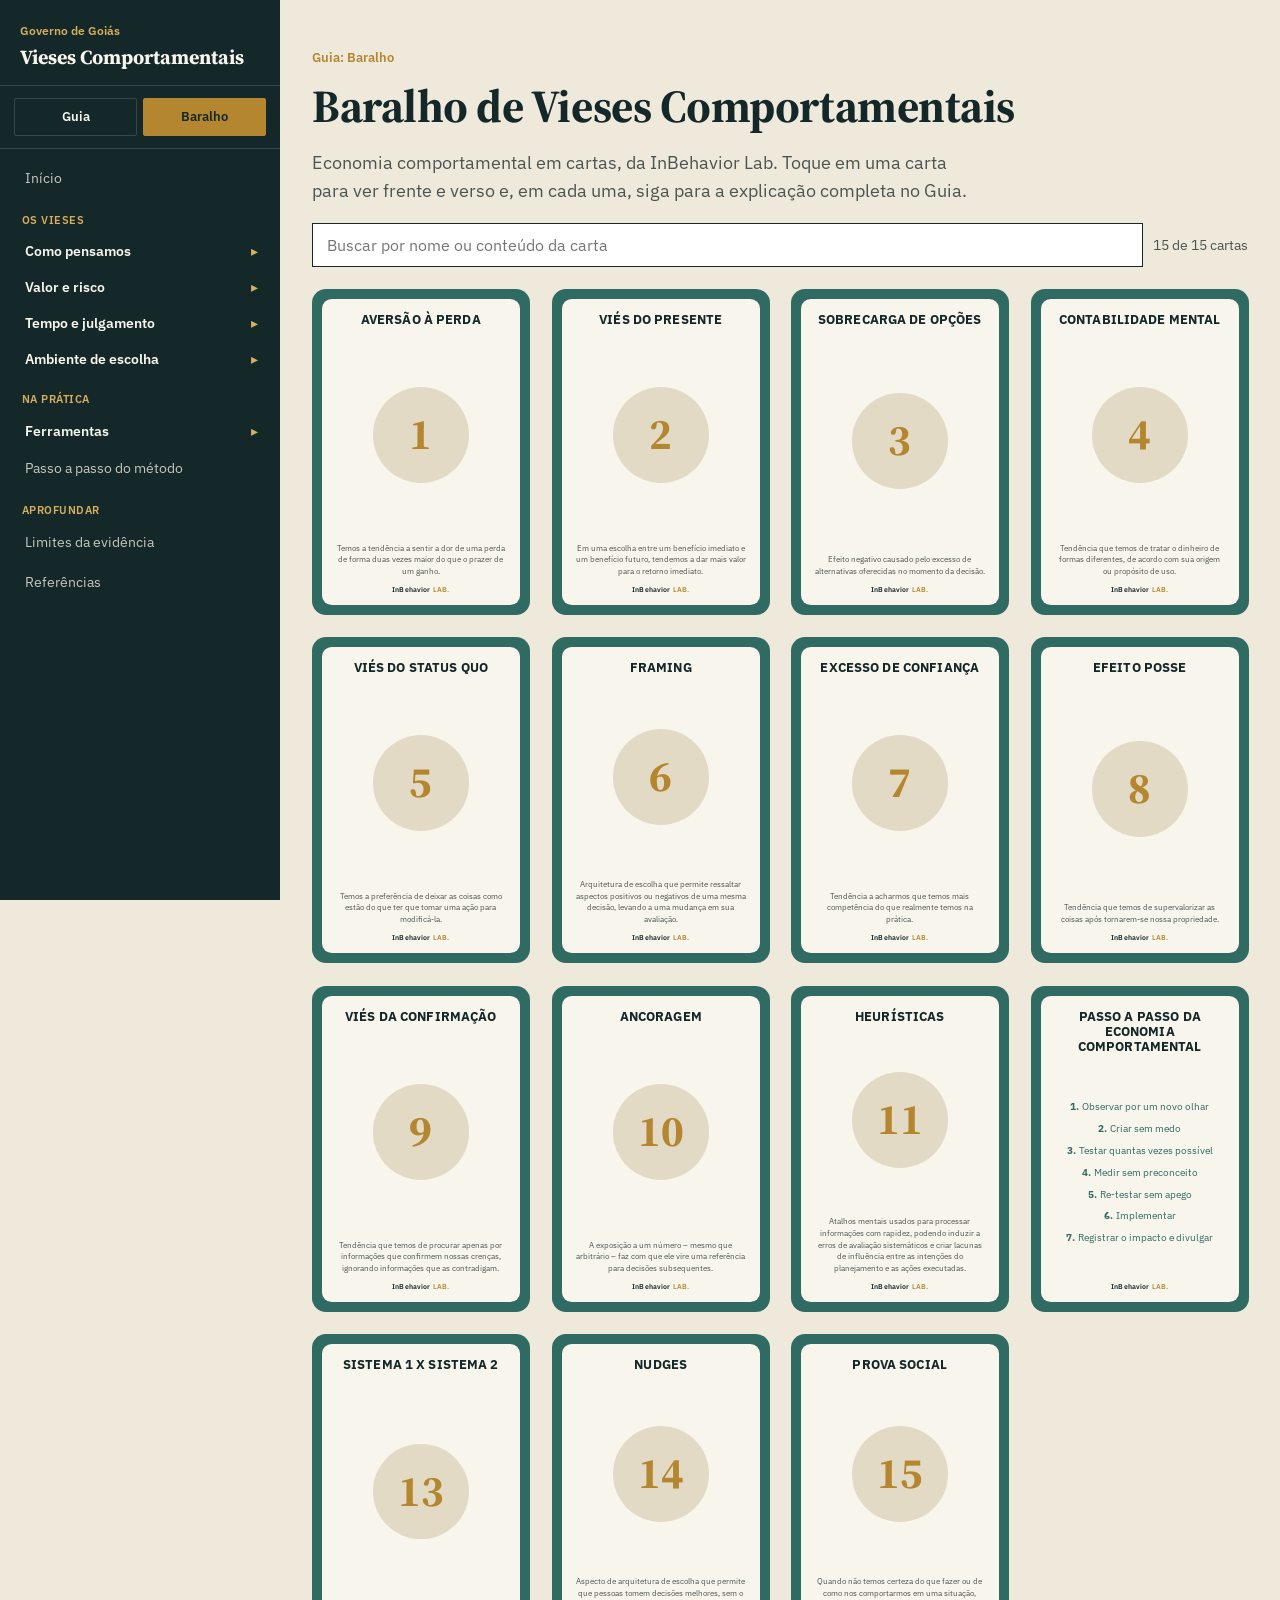
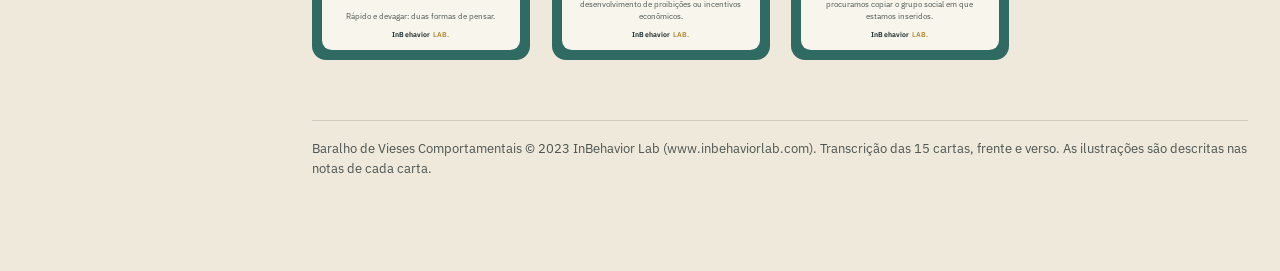
==== baralho.html @ f20ec247 "Site Vieses Comportamentais: guia com barra lateral e guia do baralho Co-Authored-By: Claude Sonnet " ====
<!DOCTYPE html>
<html lang="pt-BR">
<head>
<meta charset="utf-8">
<meta name="viewport" content="width=device-width, initial-scale=1">
<title>Baralho · Vieses Comportamentais</title>
<meta name="description" content="As 15 cartas do Baralho de Vieses Comportamentais, frente e verso, com busca.">
<link rel="preconnect" href="https://fonts.googleapis.com">
<link rel="preconnect" href="https://fonts.gstatic.com" crossorigin>
<link href="https://fonts.googleapis.com/css2?family=Source+Serif+4:ital,opsz,wght@0,8..60,400;0,8..60,600;0,8..60,700;1,8..60,500&family=IBM+Plex+Sans:wght@400;500;600;700&display=swap" rel="stylesheet">
<link rel="stylesheet" href="style.css">
</head>
<body>
<a class="skip" href="#conteudo">Ir para o conteúdo</a>
<div class="shell">
  <aside class="side" id="side" aria-label="Barra lateral"></aside>
  <div class="scrim" id="scrim"></div>
  <div class="main">
    <div class="topbar"><button id="menu-btn" type="button" aria-label="Abrir menu">☰ Menu</button><strong>Baralho</strong></div>
    <main class="wrap" id="conteudo" style="max-width:1180px">
      <p class="kicker">Guia: Baralho</p>
      <h1 class="h1" tabindex="-1">Baralho de Vieses Comportamentais</h1>
      <p class="lead">Economia comportamental em cartas, da InBehavior Lab. Toque em uma carta para ver frente e verso e, em cada uma, siga para a explicação completa no Guia.</p>
      <div class="bar-tools">
        <input id="q" type="search" placeholder="Buscar por nome ou conteúdo da carta" aria-label="Buscar cartas">
        <span class="count" id="count" role="status"></span>
      </div>
      <div class="deck" id="grid"></div>
      <p class="note" id="empty" hidden>Nenhuma carta encontrada.</p>
      <p class="foot">Baralho de Vieses Comportamentais © 2023 InBehavior Lab (www.inbehaviorlab.com). Transcrição das 15 cartas, frente e verso. As ilustrações são descritas nas notas de cada carta.</p>
    </main>
  </div>
</div>

<dialog id="dlg" aria-label="Carta">
  <div class="dh"><strong id="dtitle"></strong><button class="btn" id="close" type="button">Fechar</button></div>
  <div class="stage">
    <div class="dtabs" role="group" aria-label="Lado da carta">
      <button class="btn" type="button" data-side="front">Frente</button>
      <button class="btn" type="button" data-side="back">Verso</button>
    </div>
    <div class="pair" id="pair"></div>
    <div class="dnotes" id="notes"></div>
    <p style="text-align:center;margin-top:16px"><a class="btn primary" id="saiba" href="index.html">Ler a explicação no Guia</a></p>
  </div>
  <div class="dnav">
    <button class="btn" id="prev" type="button">← Anterior</button>
    <button class="btn" id="next" type="button">Próxima →</button>
  </div>
</dialog>

<script>window.PAGE = "baralho";</script>
<script src="data.js"></script>
<script src="shell.js"></script>
<script src="cartas.js"></script>
<script src="baralho.js"></script>
</body>
</html>
---- style.css ----
:root{
  --ink:#14282A; --ink-2:#1D3336; --ink-3:#284245;
  --paper:#EFE9DC; --paper-soft:#F8F5EC; --paper-dark:#E2DAC5;
  --seal:#B3862F; --seal-light:#D6AE5C;
  --trust:#2F6B63; --trust-light:#5C9089; --alert:#9B4A3D;
  --ink-soft:#4B5450;
  --line:rgba(20,40,42,.14); --line-ink:rgba(239,233,220,.16);
  --side:280px;
}
*{box-sizing:border-box}
html{scroll-behavior:smooth}
body{margin:0;font-family:'IBM Plex Sans',system-ui,sans-serif;background:var(--paper);color:var(--ink);line-height:1.55;-webkit-font-smoothing:antialiased}
h1,h2,h3,h4{font-family:'Source Serif 4',Georgia,serif;margin:0;letter-spacing:-.01em;line-height:1.2}
p{margin:0 0 12px}
a{color:var(--trust)}
button{font-family:inherit}
.skip{position:absolute;left:-999px;top:0;background:var(--seal);color:var(--ink);padding:8px 14px;z-index:99}
.skip:focus{left:8px;top:8px}

/* ---------- layout ---------- */
.shell{display:flex;min-height:100vh}
.side{position:fixed;inset:0 auto 0 0;width:var(--side);background:var(--ink);color:var(--paper-soft);display:flex;flex-direction:column;z-index:40;transition:transform .2s}
.side-head{padding:22px 20px 16px;border-bottom:1px solid var(--line-ink)}
.side-head .org{font-size:12px;font-weight:600;color:var(--seal-light);margin:0 0 4px}
.side-head .title{font-family:'Source Serif 4',serif;font-size:20px;font-weight:700;line-height:1.2;margin:0}
.tabs{display:flex;gap:6px;padding:12px 14px;border-bottom:1px solid var(--line-ink)}
.tabs a{flex:1;text-align:center;text-decoration:none;font-size:13px;font-weight:600;padding:8px 6px;border:1px solid var(--line-ink);color:var(--paper-soft);border-radius:2px}
.tabs a[aria-current="page"]{background:var(--seal);color:var(--ink);border-color:var(--seal)}
.tabs a:not([aria-current]):hover{border-color:var(--seal-light)}
.nav{flex:1;overflow-y:auto;padding:10px 10px 24px}
.nav a,.nav .grp-btn{display:flex;align-items:center;gap:8px;width:100%;text-align:left;text-decoration:none;color:rgba(239,233,220,.82);background:none;border:0;border-left:3px solid transparent;padding:9px 12px;font-size:14px;cursor:pointer;border-radius:0 2px 2px 0}
.nav a:hover,.nav .grp-btn:hover{background:var(--ink-2);color:#fff}
.nav a[aria-current="page"]{background:var(--ink-3);border-left-color:var(--seal-light);color:#fff;font-weight:600}
.nav .grp-btn{font-weight:600;color:var(--paper-soft)}
.nav .grp-btn .chev{margin-left:auto;transition:transform .15s;color:var(--seal-light)}
.nav .grp-btn[aria-expanded="true"] .chev{transform:rotate(90deg)}
.nav .sec-label{font-size:11px;font-weight:600;letter-spacing:.04em;color:var(--seal-light);padding:14px 12px 4px}
.sub{display:none;padding:2px 0 8px 10px}
.sub.open{display:block}
.sub .blurb{font-size:12.5px;line-height:1.45;color:rgba(239,233,220,.62);margin:2px 10px 6px 12px;font-family:'Source Serif 4',serif;font-style:italic}
.sub a{font-size:13.5px;padding:7px 12px}
.num{flex:none;font-size:11px;font-weight:600;color:var(--seal-light);min-width:22px}

.main{margin-left:var(--side);flex:1;min-width:0}
.topbar{display:none;position:sticky;top:0;z-index:30;background:var(--ink);color:var(--paper-soft);padding:10px 14px;align-items:center;gap:12px}
.topbar button{background:none;border:1px solid var(--line-ink);color:var(--paper-soft);padding:8px 12px;font-size:14px;cursor:pointer;border-radius:2px}
.topbar strong{font-family:'Source Serif 4',serif}
.scrim{display:none}
.wrap{max-width:860px;margin:0 auto;padding:48px 32px 80px}
h1[tabindex="-1"]:focus{outline:none}
.kicker{font-size:13px;font-weight:600;color:var(--seal);margin:0 0 10px}
.h1{font-size:clamp(30px,4.4vw,46px);margin-bottom:16px}
.lead{font-size:18px;color:var(--ink-soft);max-width:660px}
h2.sec{font-size:24px;margin:34px 0 12px}
.lema{font-family:'Source Serif 4',serif;font-style:italic;font-size:21px;color:var(--trust);margin:0 0 22px}

/* ---------- peças ---------- */
.card{background:var(--paper-soft);border:1px solid var(--line);padding:22px 24px;margin:0 0 16px}
.card h3{font-size:17px;margin-bottom:8px}
.card.gold{border-color:var(--seal);box-shadow:0 0 0 1px var(--seal) inset;background:#fff}
.card .tag{display:block;font-size:12px;font-weight:600;color:var(--seal);margin-bottom:6px}
.grid2{display:grid;grid-template-columns:1fr 1fr;gap:16px}
.grid3{display:grid;grid-template-columns:repeat(3,1fr);gap:16px}
.grid2 .card,.grid3 .card{margin:0}
.linkcard{display:block;text-decoration:none;color:inherit;background:var(--paper-soft);border:1px solid var(--line);padding:18px 20px;transition:transform .12s,border-color .12s}
.linkcard:hover{transform:translateY(-2px);border-color:var(--seal)}
.linkcard h3{font-size:17px;margin-bottom:4px}
.linkcard p{font-size:14px;color:var(--ink-soft);margin:0}
.linkcard .n{font-size:12px;font-weight:600;color:var(--seal);display:block;margin-bottom:4px}
.quote{font-family:'Source Serif 4',serif;font-style:italic;font-size:19px;border-left:3px solid var(--seal);padding-left:18px;margin:22px 0}
.chips{display:flex;flex-wrap:wrap;gap:8px;margin:12px 0}
.chip{border:1px solid var(--ink);border-radius:20px;padding:5px 14px;font-size:13px;font-weight:500;background:transparent}
.tool{border:1px solid var(--line);background:#fff;padding:0;margin:20px 0}
.tool>div{padding:16px 22px;border-top:1px solid var(--line)}
.tool>div:first-child{border-top:0}
.tool .lab{display:block;font-size:12px;font-weight:600;color:var(--seal);margin-bottom:4px}
.tool .lab.green{color:var(--trust)}
.tool .lab.red{color:var(--alert)}
.tool p{margin:0}
.src{font-size:13px;color:var(--ink-soft);border-top:1px solid var(--line);padding-top:12px;margin-top:22px}
.pager{display:flex;justify-content:space-between;gap:12px;margin-top:34px;border-top:1px solid var(--line);padding-top:18px;flex-wrap:wrap}
.btn{display:inline-block;cursor:pointer;border:1px solid var(--ink);background:transparent;color:var(--ink);padding:9px 16px;font-size:14px;font-weight:600;text-decoration:none;border-radius:2px}
.btn:hover{background:var(--ink);color:var(--paper-soft)}
.btn.primary{background:var(--seal);border-color:var(--seal);color:var(--ink)}
.btn.primary:hover{background:var(--seal-light)}
.btn[disabled]{opacity:.4;pointer-events:none}

/* tabelas */
table{width:100%;border-collapse:collapse;font-size:14px;background:var(--paper-soft)}
th,td{border:1px solid var(--line);padding:9px 11px;text-align:left;vertical-align:top}
th{background:var(--paper-dark);font-size:13px}
td[contenteditable]{background:#fff;min-width:110px}
td[contenteditable]:focus{outline:2px solid var(--seal)}
.scroll-x{overflow-x:auto}

/* passos */
.steps{list-style:none;margin:20px 0;padding:0}
.steps li{display:flex;gap:18px;padding:16px 0;border-top:1px solid var(--line)}
.steps li:last-child{border-bottom:1px solid var(--line)}
.steps .big{flex:none;width:40px;font-family:'Source Serif 4',serif;font-weight:700;font-size:26px;color:var(--seal)}
.steps h3{font-size:17px;margin-bottom:2px}
.steps p{margin:0;font-size:14.5px;color:var(--ink-soft)}
.steps .meta{font-size:12.5px;color:var(--trust);font-weight:600;margin-top:4px}

/* formulários */
.check{display:flex;gap:10px;align-items:flex-start;padding:10px 12px;background:var(--paper-soft);border:1px solid var(--line);margin-bottom:8px;cursor:pointer}
.check input{margin-top:4px;accent-color:var(--trust)}
.check:has(input:checked){border-color:var(--seal);background:#fff}
label.f{display:block;font-size:13px;font-weight:600;margin:12px 0 4px}
input[type=number]{width:140px;padding:9px 10px;border:1px solid var(--ink);background:#fff;font-size:16px;font-family:inherit}
.result{background:var(--ink);color:var(--paper-soft);padding:20px 24px;margin-top:16px}
.result strong{font-family:'Source Serif 4',serif;font-size:30px;color:var(--seal-light)}
.ok{color:#7FAE83}.warn{color:var(--seal-light)}
.refs{padding-left:20px;font-size:14px}
.refs li{margin-bottom:8px}
.note{font-size:13.5px;color:var(--ink-soft)}
.foot{margin-top:60px;padding-top:18px;border-top:1px solid var(--line);font-size:13px;color:var(--ink-soft)}

/* ---------- baralho ---------- */
.bar-tools{display:flex;gap:10px;flex-wrap:wrap;align-items:center;margin:18px 0 22px}
.bar-tools input{flex:1 1 240px;min-width:0;padding:11px 14px;border:1px solid var(--ink);background:#fff;font-size:1rem;font-family:inherit}
.count{font-size:.9rem;color:var(--ink-soft)}
.deck{display:grid;grid-template-columns:repeat(auto-fill,minmax(200px,1fr));gap:22px}
.tile{all:unset;cursor:pointer;display:block;border-radius:16px;transition:transform .15s,box-shadow .15s}
.tile:hover{transform:translateY(-4px);box-shadow:0 10px 24px rgba(20,40,42,.22)}
.tile:focus-visible{outline:3px solid var(--seal);outline-offset:3px}
.face{container-type:inline-size;aspect-ratio:2/3;width:100%;border-radius:6.5%/4.3%;position:relative;overflow:hidden}
.face.front{background:var(--trust)}
.face.back{background:var(--ink)}
.face .inner{position:absolute;inset:4.5cqw;border-radius:4.5cqw;display:flex;flex-direction:column;padding:6cqw 6cqw 4.5cqw;text-align:center}
.front .inner{background:var(--paper-soft)}
.back .inner{border:.5cqw solid rgba(239,233,220,.8)}
.face h3{margin:0;text-transform:uppercase;font-size:5.8cqw;line-height:1.2;font-family:'IBM Plex Sans',sans-serif;font-weight:700;letter-spacing:.01em}
.front h3{color:var(--ink)}
.back h3{color:var(--seal-light)}
.art{flex:1;display:flex;align-items:center;justify-content:center;min-height:0}
.art span{width:44cqw;height:44cqw;border-radius:50%;background:var(--paper-dark);color:var(--seal);display:flex;align-items:center;justify-content:center;font-weight:700;font-size:20cqw;font-family:'Source Serif 4',serif}
.front .txt{font-size:3.7cqw;line-height:1.45;color:var(--ink-soft);margin:0 0 3cqw}
.front ol{flex:1;list-style:none;margin:5cqw 0 0;padding:0;display:flex;flex-direction:column;justify-content:center;gap:3.2cqw;font-size:4.4cqw;color:var(--trust)}
.front ol li b{margin-right:.3em}
.brand{font-size:3.4cqw;color:var(--ink);font-weight:600;letter-spacing:.02em;margin-top:auto}
.brand i{font-style:normal;color:var(--seal)}
.back .body{flex:1;min-height:0;overflow:auto;margin-top:4cqw;display:flex;flex-direction:column;justify-content:center;gap:3.2cqw;font-size:3.5cqw;line-height:1.42;color:var(--paper-soft);white-space:pre-line}
.back .body p{margin:0}
.back .body p:first-child{font-weight:600}
.back .body p+p{opacity:.92}
.back .foot{font-size:2.9cqw;color:var(--seal-light);margin:3cqw 0 0;padding:0;border:0;line-height:1.35}
.back .foot small{display:block;color:#fff;opacity:.75;font-size:2.4cqw}
dialog{border:0;border-radius:4px;padding:0;width:min(1000px,96vw);max-height:96vh;background:var(--paper);box-shadow:0 20px 60px rgba(0,0,0,.45);color:var(--ink)}
dialog::backdrop{background:rgba(10,22,24,.7)}
.dh{display:flex;align-items:center;justify-content:space-between;gap:10px;padding:12px 16px;border-bottom:1px solid var(--line);background:var(--paper-soft)}
.stage{padding:18px 16px;overflow:auto;max-height:calc(96vh - 130px)}
.pair{display:grid;gap:22px;justify-content:center;grid-template-columns:minmax(0,380px)}
.dtabs{display:flex;justify-content:center;gap:8px;margin-bottom:14px}
.dtabs .btn[aria-pressed="true"]{background:var(--ink);color:#fff}
.pair[data-side="front"] .wb,.pair[data-side="back"] .wf{display:none}
.lab2{font-size:.78rem;text-transform:uppercase;letter-spacing:.08em;color:var(--ink-soft);text-align:center;margin-bottom:6px}
.dnotes{max-width:800px;margin:16px auto 0;font-size:.88rem;color:var(--ink-soft)}
.dnav{display:flex;justify-content:space-between;gap:10px;padding:10px 16px;border-top:1px solid var(--line);background:var(--paper-soft)}
@media (min-width:860px){
  .pair{grid-template-columns:repeat(2,minmax(0,380px))}
  .pair[data-side] .face-wrap{display:block!important}
  .dtabs{display:none}
}
@media (max-width:859px){.face-wrap .lab2{display:none}}

/* ---------- responsivo ---------- */
@media (max-width:900px){
  .side{transform:translateX(-100%)}
  .side.open{transform:none}
  .main{margin-left:0}
  .topbar{display:flex}
  .scrim.show{display:block;position:fixed;inset:0;background:rgba(10,22,24,.55);z-index:35}
  .wrap{padding:30px 18px 60px}
  .grid2,.grid3{grid-template-columns:1fr}
}
@media print{.side,.topbar{display:none}.main{margin:0}}
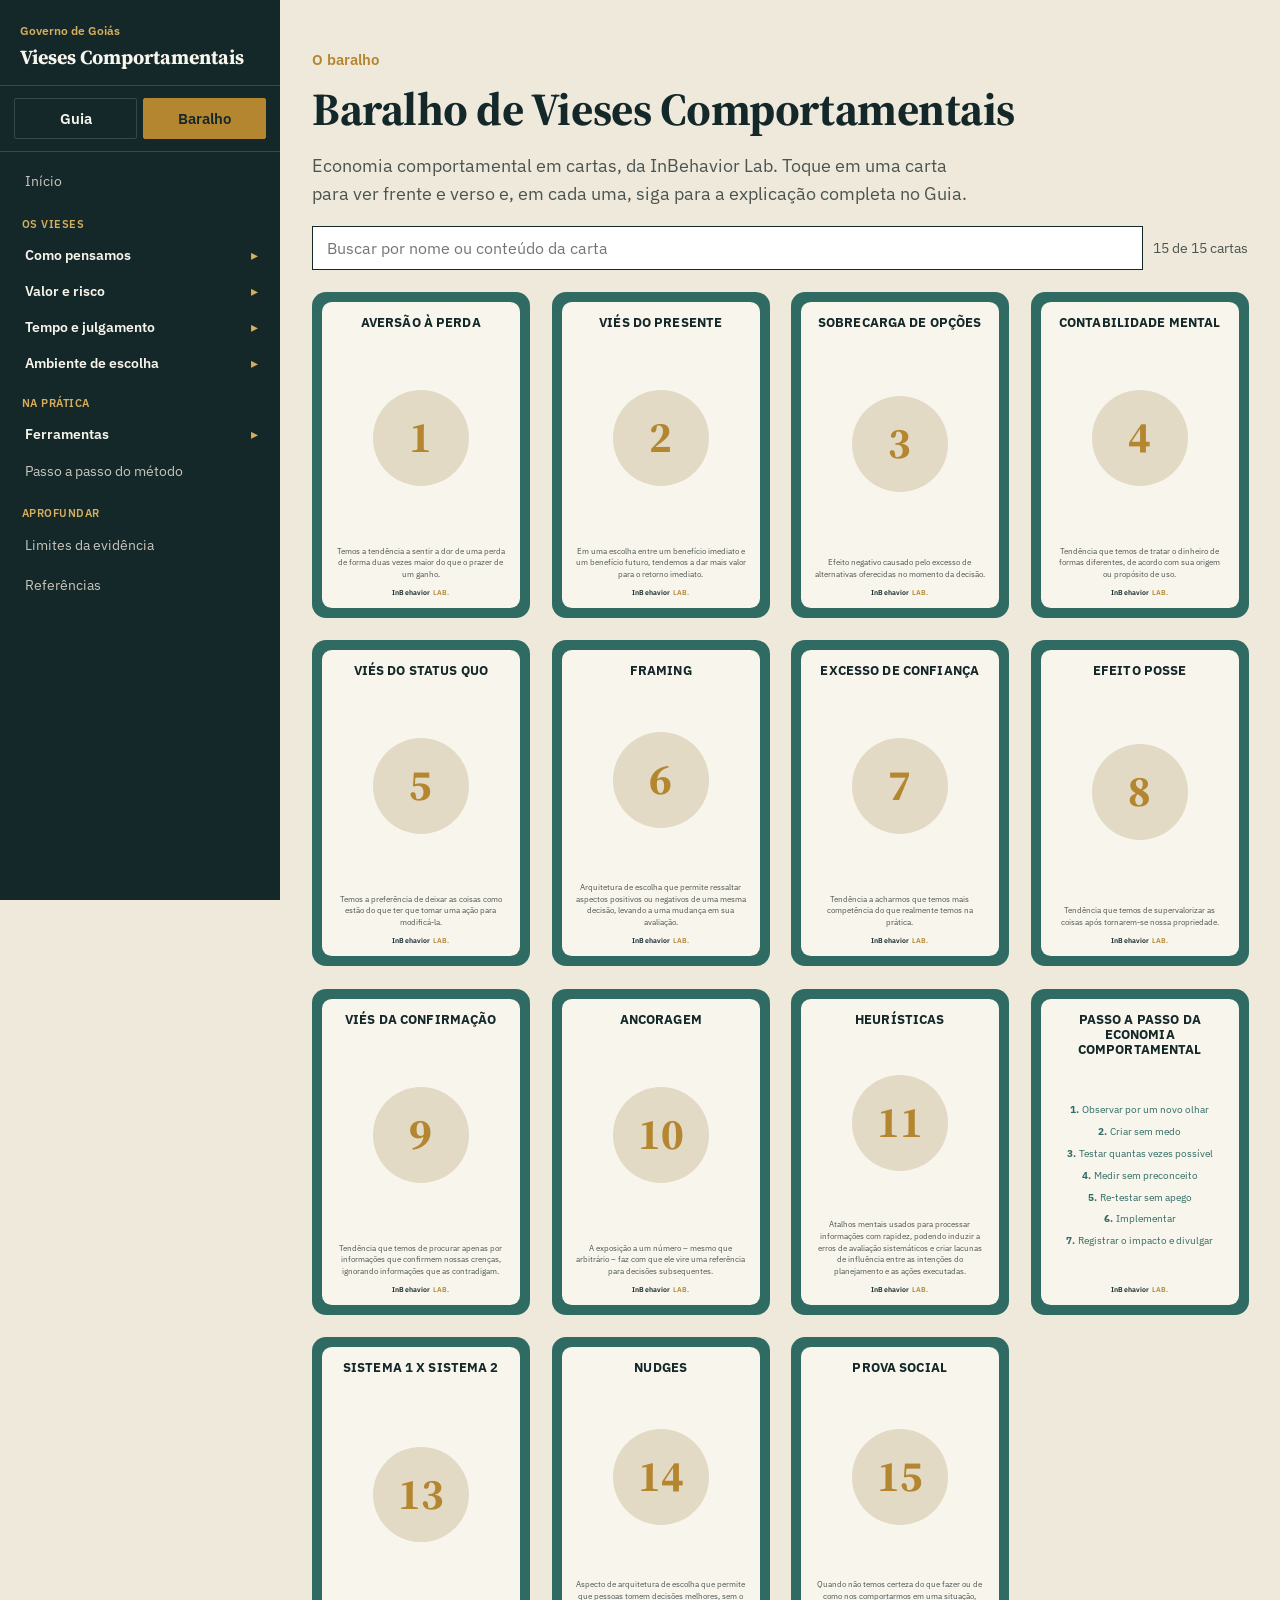
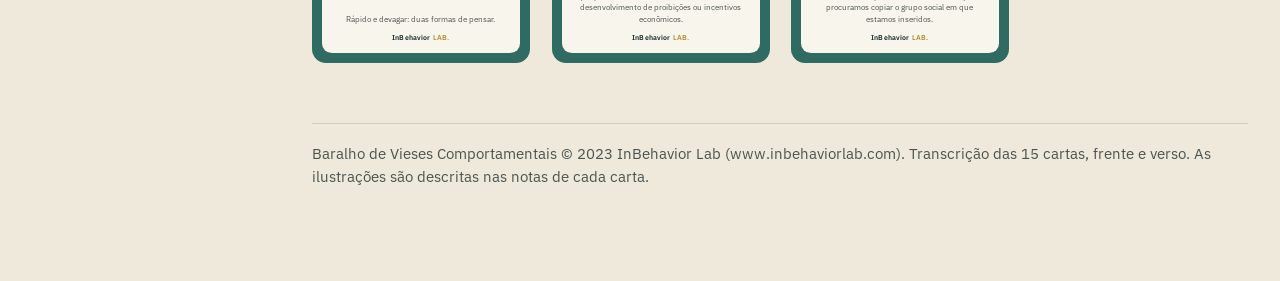
==== commit f44cee10: "Revisão de texto: calculadora perfeita, coesão e coerência Co-Authored-By: Claude Sonnet 5.5 <norepl" ====
--- a/baralho.html
+++ b/baralho.html
@@ -18,7 +18,7 @@
   <div class="main">
     <div class="topbar"><button id="menu-btn" type="button" aria-label="Abrir menu">☰ Menu</button><strong>Baralho</strong></div>
     <main class="wrap" id="conteudo" style="max-width:1180px">
-      <p class="kicker">Guia: Baralho</p>
+      <p class="kicker">O baralho</p>
       <h1 class="h1" tabindex="-1">Baralho de Vieses Comportamentais</h1>
       <p class="lead">Economia comportamental em cartas, da InBehavior Lab. Toque em uma carta para ver frente e verso e, em cada uma, siga para a explicação completa no Guia.</p>
       <div class="bar-tools">
--- a/style.css
+++ b/style.css
@@ -24,7 +24,7 @@
 .side-head .org{font-size:12px;font-weight:600;color:var(--seal-light);margin:0 0 4px}
 .side-head .title{font-family:'Source Serif 4',serif;font-size:20px;font-weight:700;line-height:1.2;margin:0}
 .tabs{display:flex;gap:6px;padding:12px 14px;border-bottom:1px solid var(--line-ink)}
-.tabs a{flex:1;text-align:center;text-decoration:none;font-size:13px;font-weight:600;padding:8px 6px;border:1px solid var(--line-ink);color:var(--paper-soft);border-radius:2px}
+.tabs a{flex:1;text-align:center;text-decoration:none;font-size:15px;font-weight:600;padding:8px 6px;border:1px solid var(--line-ink);color:var(--paper-soft);border-radius:2px}
 .tabs a[aria-current="page"]{background:var(--seal);color:var(--ink);border-color:var(--seal)}
 .tabs a:not([aria-current]):hover{border-color:var(--seal-light)}
 .nav{flex:1;overflow-y:auto;padding:10px 10px 24px}
@@ -48,7 +48,7 @@
 .scrim{display:none}
 .wrap{max-width:860px;margin:0 auto;padding:48px 32px 80px}
 h1[tabindex="-1"]:focus{outline:none}
-.kicker{font-size:13px;font-weight:600;color:var(--seal);margin:0 0 10px}
+.kicker{font-size:15px;font-weight:600;color:var(--seal);margin:0 0 10px}
 .h1{font-size:clamp(30px,4.4vw,46px);margin-bottom:16px}
 .lead{font-size:18px;color:var(--ink-soft);max-width:660px}
 h2.sec{font-size:24px;margin:34px 0 12px}
@@ -69,7 +69,7 @@
 .linkcard .n{font-size:12px;font-weight:600;color:var(--seal);display:block;margin-bottom:4px}
 .quote{font-family:'Source Serif 4',serif;font-style:italic;font-size:19px;border-left:3px solid var(--seal);padding-left:18px;margin:22px 0}
 .chips{display:flex;flex-wrap:wrap;gap:8px;margin:12px 0}
-.chip{border:1px solid var(--ink);border-radius:20px;padding:5px 14px;font-size:13px;font-weight:500;background:transparent}
+.chip{border:1px solid var(--ink);border-radius:20px;padding:5px 14px;font-size:15px;font-weight:500;background:transparent}
 .tool{border:1px solid var(--line);background:#fff;padding:0;margin:20px 0}
 .tool>div{padding:16px 22px;border-top:1px solid var(--line)}
 .tool>div:first-child{border-top:0}
@@ -77,7 +77,7 @@
 .tool .lab.green{color:var(--trust)}
 .tool .lab.red{color:var(--alert)}
 .tool p{margin:0}
-.src{font-size:13px;color:var(--ink-soft);border-top:1px solid var(--line);padding-top:12px;margin-top:22px}
+.src{font-size:15px;color:var(--ink-soft);border-top:1px solid var(--line);padding-top:12px;margin-top:22px}
 .pager{display:flex;justify-content:space-between;gap:12px;margin-top:34px;border-top:1px solid var(--line);padding-top:18px;flex-wrap:wrap}
 .btn{display:inline-block;cursor:pointer;border:1px solid var(--ink);background:transparent;color:var(--ink);padding:9px 16px;font-size:14px;font-weight:600;text-decoration:none;border-radius:2px}
 .btn:hover{background:var(--ink);color:var(--paper-soft)}
@@ -88,7 +88,7 @@
 /* tabelas */
 table{width:100%;border-collapse:collapse;font-size:14px;background:var(--paper-soft)}
 th,td{border:1px solid var(--line);padding:9px 11px;text-align:left;vertical-align:top}
-th{background:var(--paper-dark);font-size:13px}
+th{background:var(--paper-dark);font-size:15px}
 td[contenteditable]{background:#fff;min-width:110px}
 td[contenteditable]:focus{outline:2px solid var(--seal)}
 .scroll-x{overflow-x:auto}
@@ -106,7 +106,7 @@
 .check{display:flex;gap:10px;align-items:flex-start;padding:10px 12px;background:var(--paper-soft);border:1px solid var(--line);margin-bottom:8px;cursor:pointer}
 .check input{margin-top:4px;accent-color:var(--trust)}
 .check:has(input:checked){border-color:var(--seal);background:#fff}
-label.f{display:block;font-size:13px;font-weight:600;margin:12px 0 4px}
+label.f{display:block;font-size:15px;font-weight:600;margin:12px 0 4px}
 input[type=number]{width:140px;padding:9px 10px;border:1px solid var(--ink);background:#fff;font-size:16px;font-family:inherit}
 .result{background:var(--ink);color:var(--paper-soft);padding:20px 24px;margin-top:16px}
 .result strong{font-family:'Source Serif 4',serif;font-size:30px;color:var(--seal-light)}
@@ -114,7 +114,7 @@
 .refs{padding-left:20px;font-size:14px}
 .refs li{margin-bottom:8px}
 .note{font-size:13.5px;color:var(--ink-soft)}
-.foot{margin-top:60px;padding-top:18px;border-top:1px solid var(--line);font-size:13px;color:var(--ink-soft)}
+.foot{margin-top:60px;padding-top:18px;border-top:1px solid var(--line);font-size:15px;color:var(--ink-soft)}
 
 /* ---------- baralho ---------- */
 .bar-tools{display:flex;gap:10px;flex-wrap:wrap;align-items:center;margin:18px 0 22px}
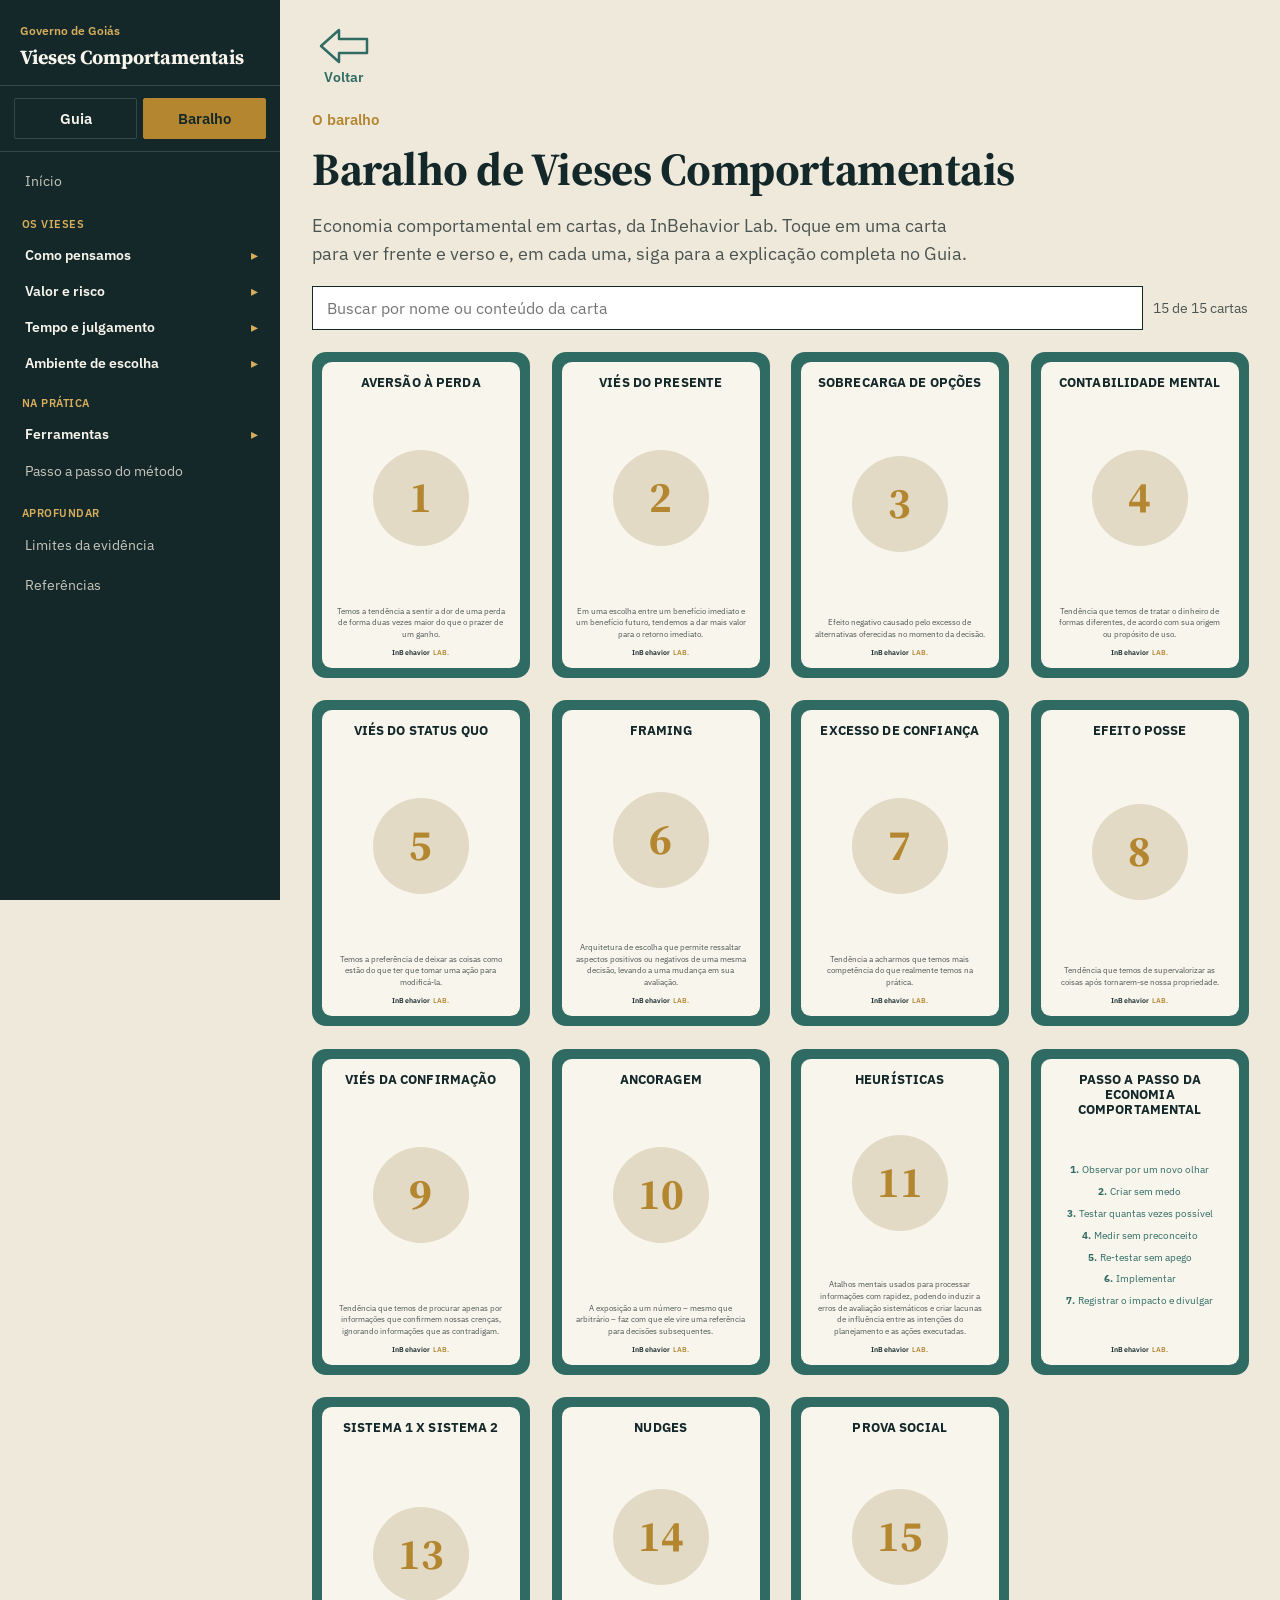
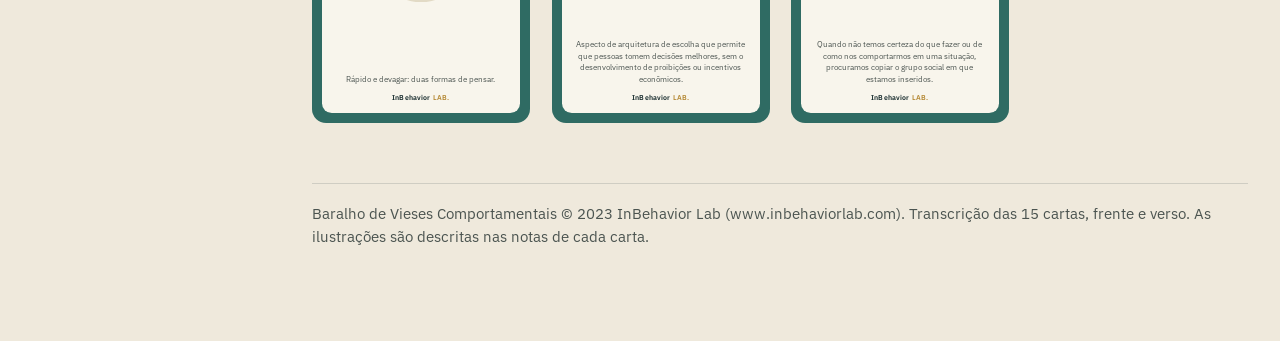
==== commit 5bb31b77: "Botão Voltar (seta vazia com a palavra Voltar) em todas as páginas Co-Authored-By: Claude Sonnet 5.5" ====
--- a/baralho.html
+++ b/baralho.html
@@ -17,6 +17,7 @@
   <div class="scrim" id="scrim"></div>
   <div class="main">
     <div class="topbar"><button id="menu-btn" type="button" aria-label="Abrir menu">☰ Menu</button><strong>Baralho</strong></div>
+    <div class="voltar-wrap wide"><button class="voltar" id="voltar" type="button" aria-label="Voltar para a página anterior"><svg viewBox="0 0 52 40" width="52" height="40" aria-hidden="true"><path d="M3 20 L21 4 V13 H49 V27 H21 V36 Z" fill="none" stroke="currentColor" stroke-width="2.5" stroke-linejoin="round"/></svg><span>Voltar</span></button></div>
     <main class="wrap" id="conteudo" style="max-width:1180px">
       <p class="kicker">O baralho</p>
       <h1 class="h1" tabindex="-1">Baralho de Vieses Comportamentais</h1>
--- a/style.css
+++ b/style.css
@@ -175,3 +175,14 @@
   .grid2,.grid3{grid-template-columns:1fr}
 }
 @media print{.side,.topbar{display:none}.main{margin:0}}
+
+/* botão voltar */
+.voltar-wrap{max-width:860px;margin:0 auto;padding:22px 32px 0}
+.voltar-wrap.wide{max-width:1180px}
+.voltar{display:inline-flex;flex-direction:column;align-items:center;gap:2px;background:none;border:0;cursor:pointer;color:var(--trust);font-size:14px;font-weight:600;padding:4px 6px;border-radius:2px}
+.voltar:hover{color:var(--seal)}
+.voltar:focus-visible{outline:2px solid var(--seal);outline-offset:3px}
+.voltar+*{margin:0}
+.voltar-wrap+.wrap{padding-top:18px}
+@media (max-width:900px){.voltar-wrap{padding:16px 18px 0}}
+@media print{.voltar-wrap{display:none}}
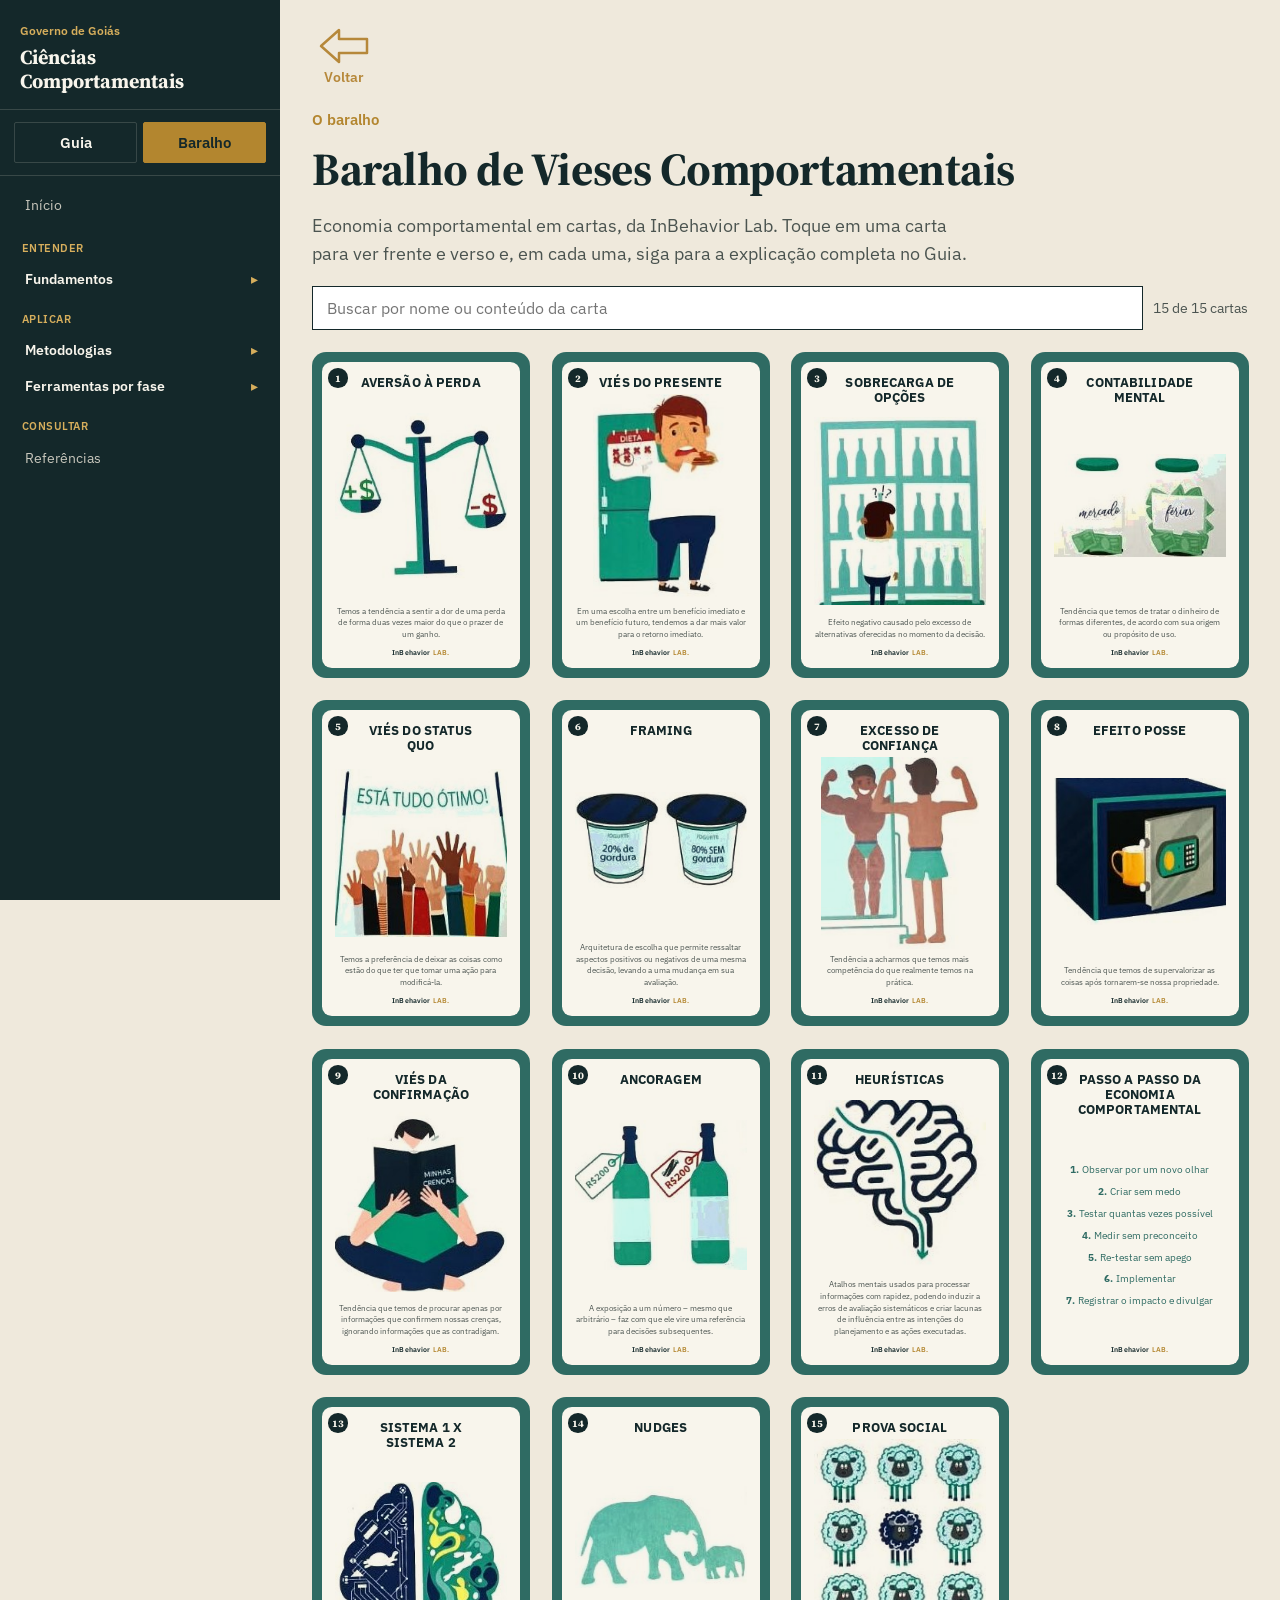
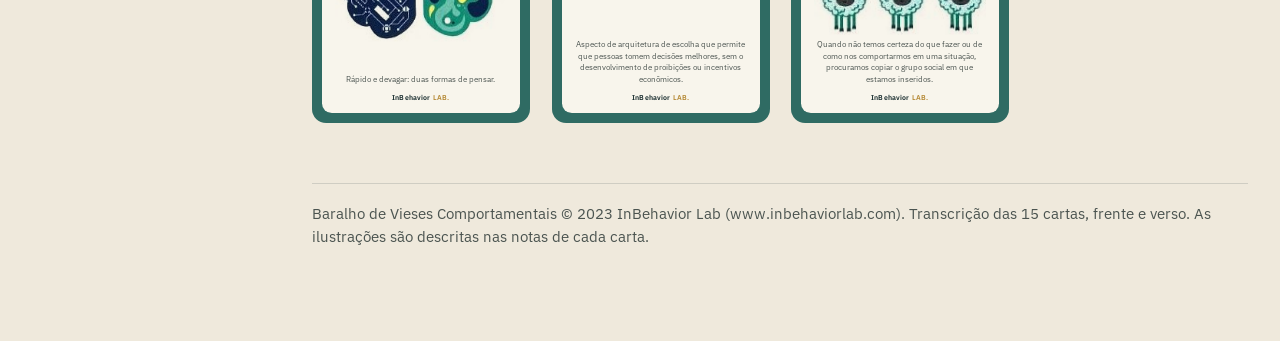
==== commit 8498cf10: "Reorganiza: Fundamentos como area principal (vieses dentro), novo nome Ciencias Comportamentais, hom" ====
--- a/baralho.html
+++ b/baralho.html
@@ -3,7 +3,7 @@
 <head>
 <meta charset="utf-8">
 <meta name="viewport" content="width=device-width, initial-scale=1">
-<title>Baralho · Vieses Comportamentais</title>
+<title>Baralho · Ciências Comportamentais</title>
 <meta name="description" content="As 15 cartas do Baralho de Vieses Comportamentais, frente e verso, com busca.">
 <link rel="preconnect" href="https://fonts.googleapis.com">
 <link rel="preconnect" href="https://fonts.gstatic.com" crossorigin>
--- a/style.css
+++ b/style.css
@@ -23,6 +23,11 @@
 .side-head{padding:22px 20px 16px;border-bottom:1px solid var(--line-ink)}
 .side-head .org{font-size:12px;font-weight:600;color:var(--seal-light);margin:0 0 4px}
 .side-head .title{font-family:'Source Serif 4',serif;font-size:20px;font-weight:700;line-height:1.2;margin:0}
+a.side-home{display:block;text-decoration:none;color:inherit;transition:background .15s}
+a.side-home:hover{background:var(--ink-2)}
+a.side-home:hover .title{color:var(--seal-light)}
+a.side-home:focus-visible{outline:2px solid var(--seal-light);outline-offset:-3px}
+.side-head .org,.side-head .title{display:block}
 .tabs{display:flex;gap:6px;padding:12px 14px;border-bottom:1px solid var(--line-ink)}
 .tabs a{flex:1;text-align:center;text-decoration:none;font-size:15px;font-weight:600;padding:8px 6px;border:1px solid var(--line-ink);color:var(--paper-soft);border-radius:2px}
 .tabs a[aria-current="page"]{background:var(--seal);color:var(--ink);border-color:var(--seal)}
@@ -179,10 +184,38 @@
 /* botão voltar */
 .voltar-wrap{max-width:860px;margin:0 auto;padding:22px 32px 0}
 .voltar-wrap.wide{max-width:1180px}
-.voltar{display:inline-flex;flex-direction:column;align-items:center;gap:2px;background:none;border:0;cursor:pointer;color:var(--trust);font-size:14px;font-weight:600;padding:4px 6px;border-radius:2px}
-.voltar:hover{color:var(--seal)}
+.voltar{display:inline-flex;flex-direction:column;align-items:center;gap:2px;background:none;border:0;cursor:pointer;color:#B6883A;font-size:14px;font-weight:600;padding:4px 6px;border-radius:2px}
+.voltar:hover{color:var(--ink)}
 .voltar:focus-visible{outline:2px solid var(--seal);outline-offset:3px}
 .voltar+*{margin:0}
 .voltar-wrap+.wrap{padding-top:18px}
 @media (max-width:900px){.voltar-wrap{padding:16px 18px 0}}
 @media print{.voltar-wrap{display:none}}
+
+.voltar-wrap[hidden]{display:none}
+
+/* ilustrações das cartas e número no canto */
+.art img{max-width:100%;max-height:100%;width:auto;height:auto;object-fit:contain;mix-blend-mode:multiply}
+.front .art{padding:2cqw 0}
+.num-canto{position:absolute;top:3cqw;left:3cqw;width:9cqw;height:9cqw;border-radius:50%;background:var(--ink);color:var(--paper-soft);display:flex;align-items:center;justify-content:center;font:700 4.6cqw 'Source Serif 4',serif;z-index:1}
+.front h3{padding:0 9cqw}
+
+/* editores e formulários das ferramentas */
+table.ed input[type=text],table.ed textarea,table.ed select,.card textarea,.card select{width:100%;font:inherit;font-size:14px;padding:7px 8px;border:1px solid var(--line);background:#fff;color:var(--ink);border-radius:2px}
+table.ed textarea,.card textarea{resize:vertical;min-height:54px}
+table.ed select.num5{width:64px}
+table.ed td{min-width:90px;padding:6px}
+table.ed td:first-child{min-width:150px}
+.card .f{display:block;font-size:13px;font-weight:600;margin:10px 0 4px}
+.sec+.note{margin-top:-4px}
+.card ul{margin:0}
+
+/* menu aninhado e trilho */
+.nav .grp-btn.nivel1{padding-left:22px;font-weight:500}
+.nav .grp-btn.nivel2{padding-left:34px;font-weight:500;font-size:13.5px}
+.sub.nivel1{padding-left:6px}
+.sub.nivel2{padding-left:8px}
+.sub.nivel2 a{font-size:13px}
+.crumb{font-size:13.5px;color:var(--ink-soft);margin:0 0 14px}
+.crumb a{color:var(--trust);text-decoration:none}
+.crumb a:hover{text-decoration:underline}
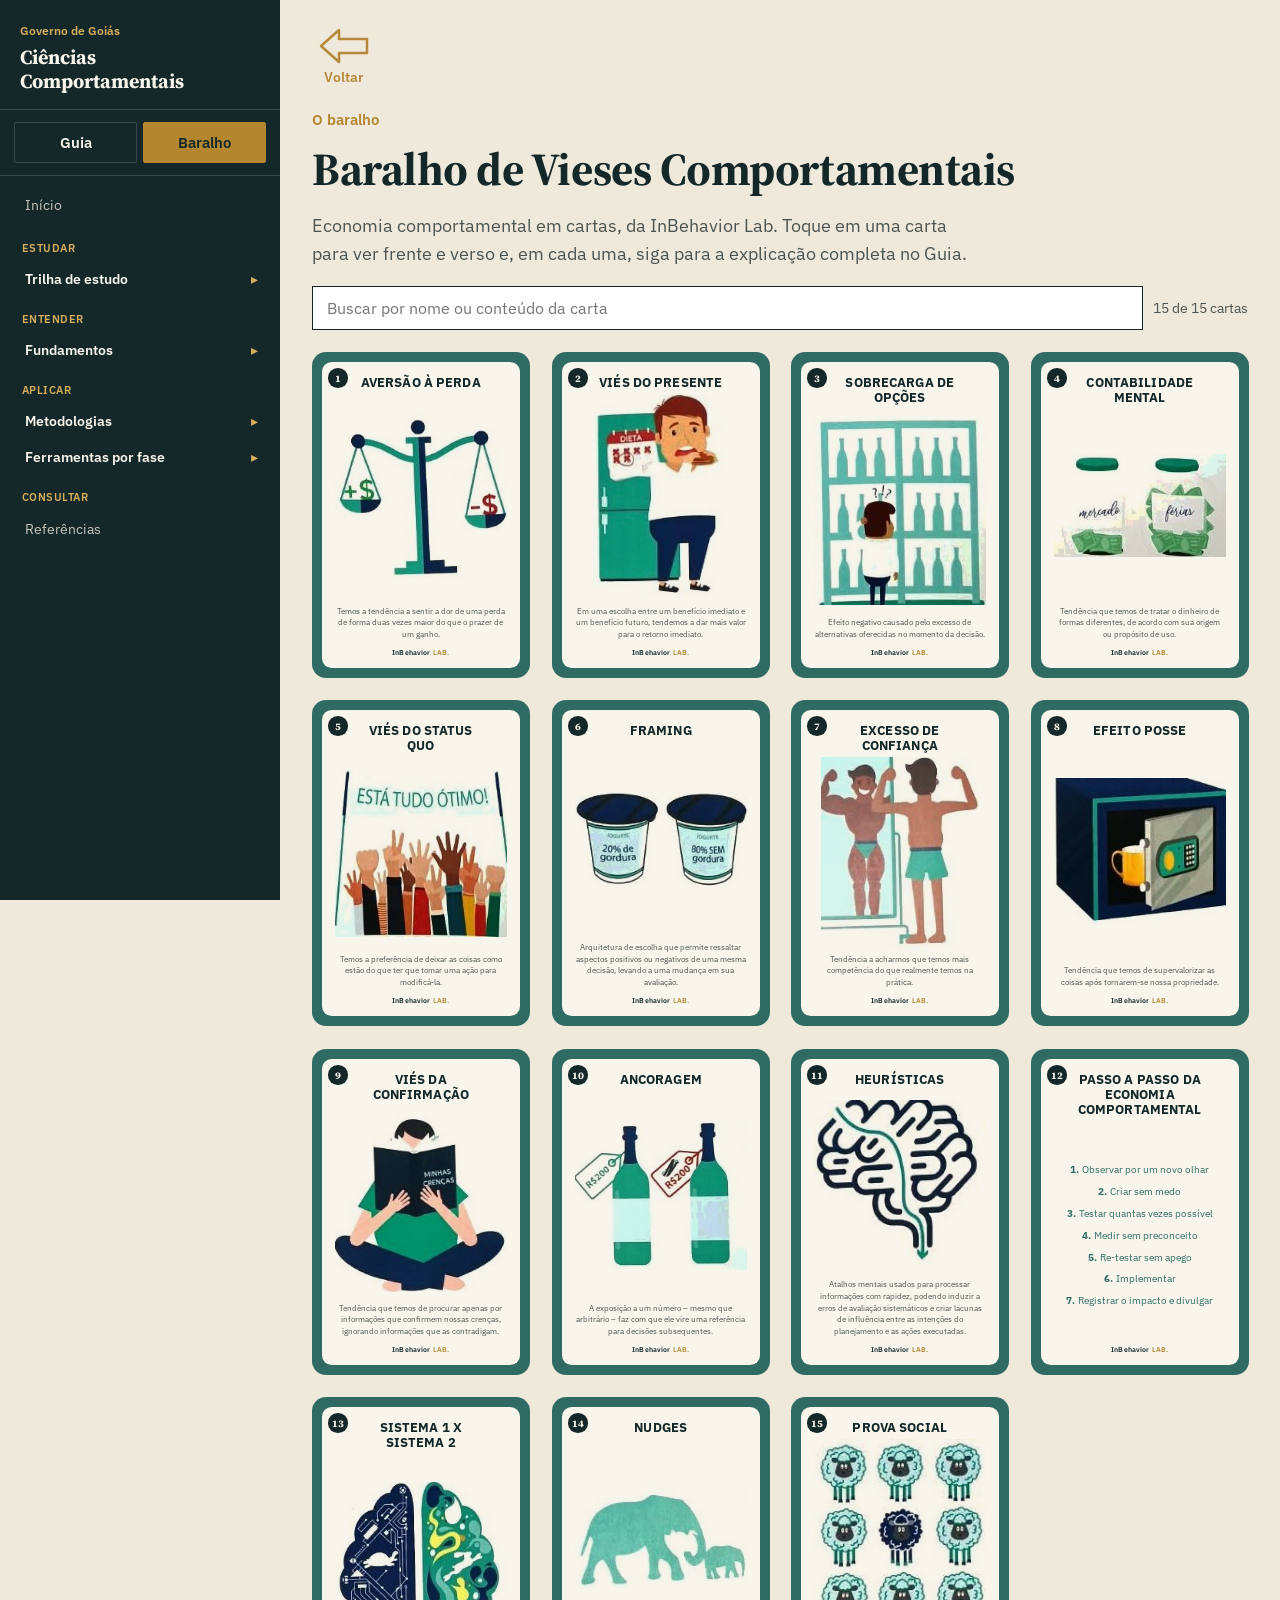
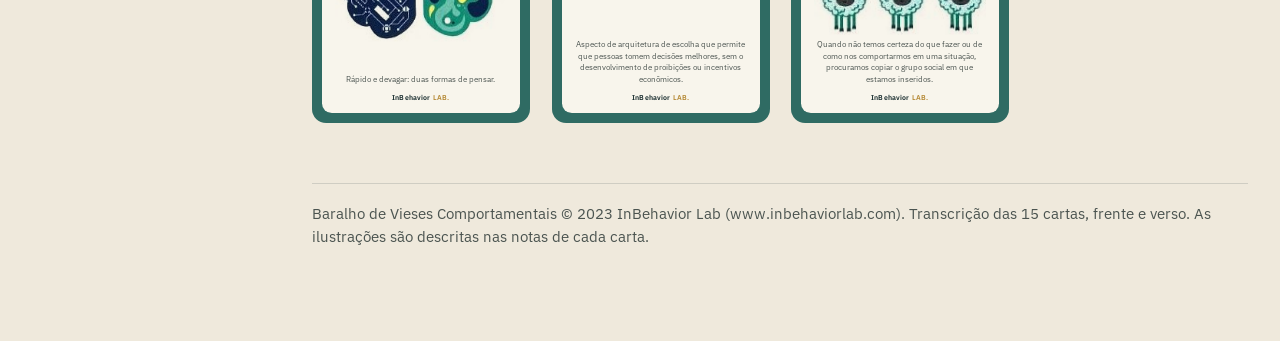
==== commit 4a1e00d2: "Adiciona trilha de estudo em 6 etapas Nova trilha com visão geral, roteiro por etapa (essencial e ap" ====
--- a/baralho.html
+++ b/baralho.html
@@ -52,6 +52,7 @@
 
 <script>window.PAGE = "baralho";</script>
 <script src="data.js"></script>
+<script src="trilha.js"></script>
 <script src="shell.js"></script>
 <script src="cartas.js"></script>
 <script src="baralho.js"></script>
--- a/style.css
+++ b/style.css
@@ -219,3 +219,33 @@
 .crumb{font-size:13.5px;color:var(--ink-soft);margin:0 0 14px}
 .crumb a{color:var(--trust);text-decoration:none}
 .crumb a:hover{text-decoration:underline}
+
+/* ---- Trilha de estudo ---- */
+.sr-only{position:absolute;width:1px;height:1px;overflow:hidden;clip:rect(0 0 0 0);white-space:nowrap}
+.nav a.lida span:not(.num)::after{content:" ✓";color:var(--seal-light);font-weight:600}
+.selo-etapa{display:flex;flex-wrap:wrap;gap:8px 12px;align-items:center;margin:0 0 14px;font-size:13.5px}
+.selo-etapa a{color:var(--trust);font-weight:600;text-decoration:none;border:1px solid var(--trust);padding:3px 10px;border-radius:2px}
+.selo-etapa a:hover{background:var(--trust);color:var(--paper-soft)}
+.tr-tag{display:inline-block;font-size:11.5px;font-weight:600;padding:2px 8px;border-radius:2px;border:1px solid var(--line);color:var(--ink-soft)}
+.tr-tag.ess{border-color:var(--seal);color:var(--ink)}
+.tr-tag.apr{color:var(--trust);border-color:var(--trust)}
+.trilha-nav{margin-top:34px;border-top:1px solid var(--line);padding-top:18px}
+.trilha-nav .pager{margin-top:14px;border-top:0;padding-top:0}
+.prog{height:8px;background:var(--paper-dark);margin:12px 0 4px;border-radius:2px;overflow:hidden}
+.prog span{display:block;height:100%;background:var(--trust)}
+.prog-txt{font-size:12.5px;color:var(--ink-soft);margin:0}
+.tr-lista{list-style:none;padding:0;margin:0 0 8px}
+.tr-item{display:flex;flex-wrap:wrap;gap:6px 12px;align-items:baseline;padding:11px 4px;border-top:1px solid var(--line)}
+.tr-item:last-child{border-bottom:1px solid var(--line)}
+.tr-mark{flex:none;width:18px;color:var(--ink-soft)}
+.tr-item.feito .tr-mark{color:var(--trust);font-weight:700}
+.tr-item a{color:var(--ink);font-weight:500;text-decoration:none}
+.tr-item a:hover{text-decoration:underline}
+.tr-item .tr-tag{margin-left:auto}
+.rev{background:var(--paper-soft);border:1px solid var(--line);margin-bottom:10px;padding:0}
+.rev summary{cursor:pointer;padding:14px 18px;font-weight:600;list-style:none;display:flex;gap:12px}
+.rev summary::-webkit-details-marker{display:none}
+.rev summary:focus-visible{outline:2px solid var(--trust);outline-offset:-2px}
+.rev .rev-n{flex:none;color:var(--seal);font-family:'Source Serif 4',serif;font-size:20px;line-height:1.2}
+.rev[open]{border-color:var(--seal);background:#fff}
+.rev p{margin:0;padding:0 18px 16px 48px;color:var(--ink-soft)}
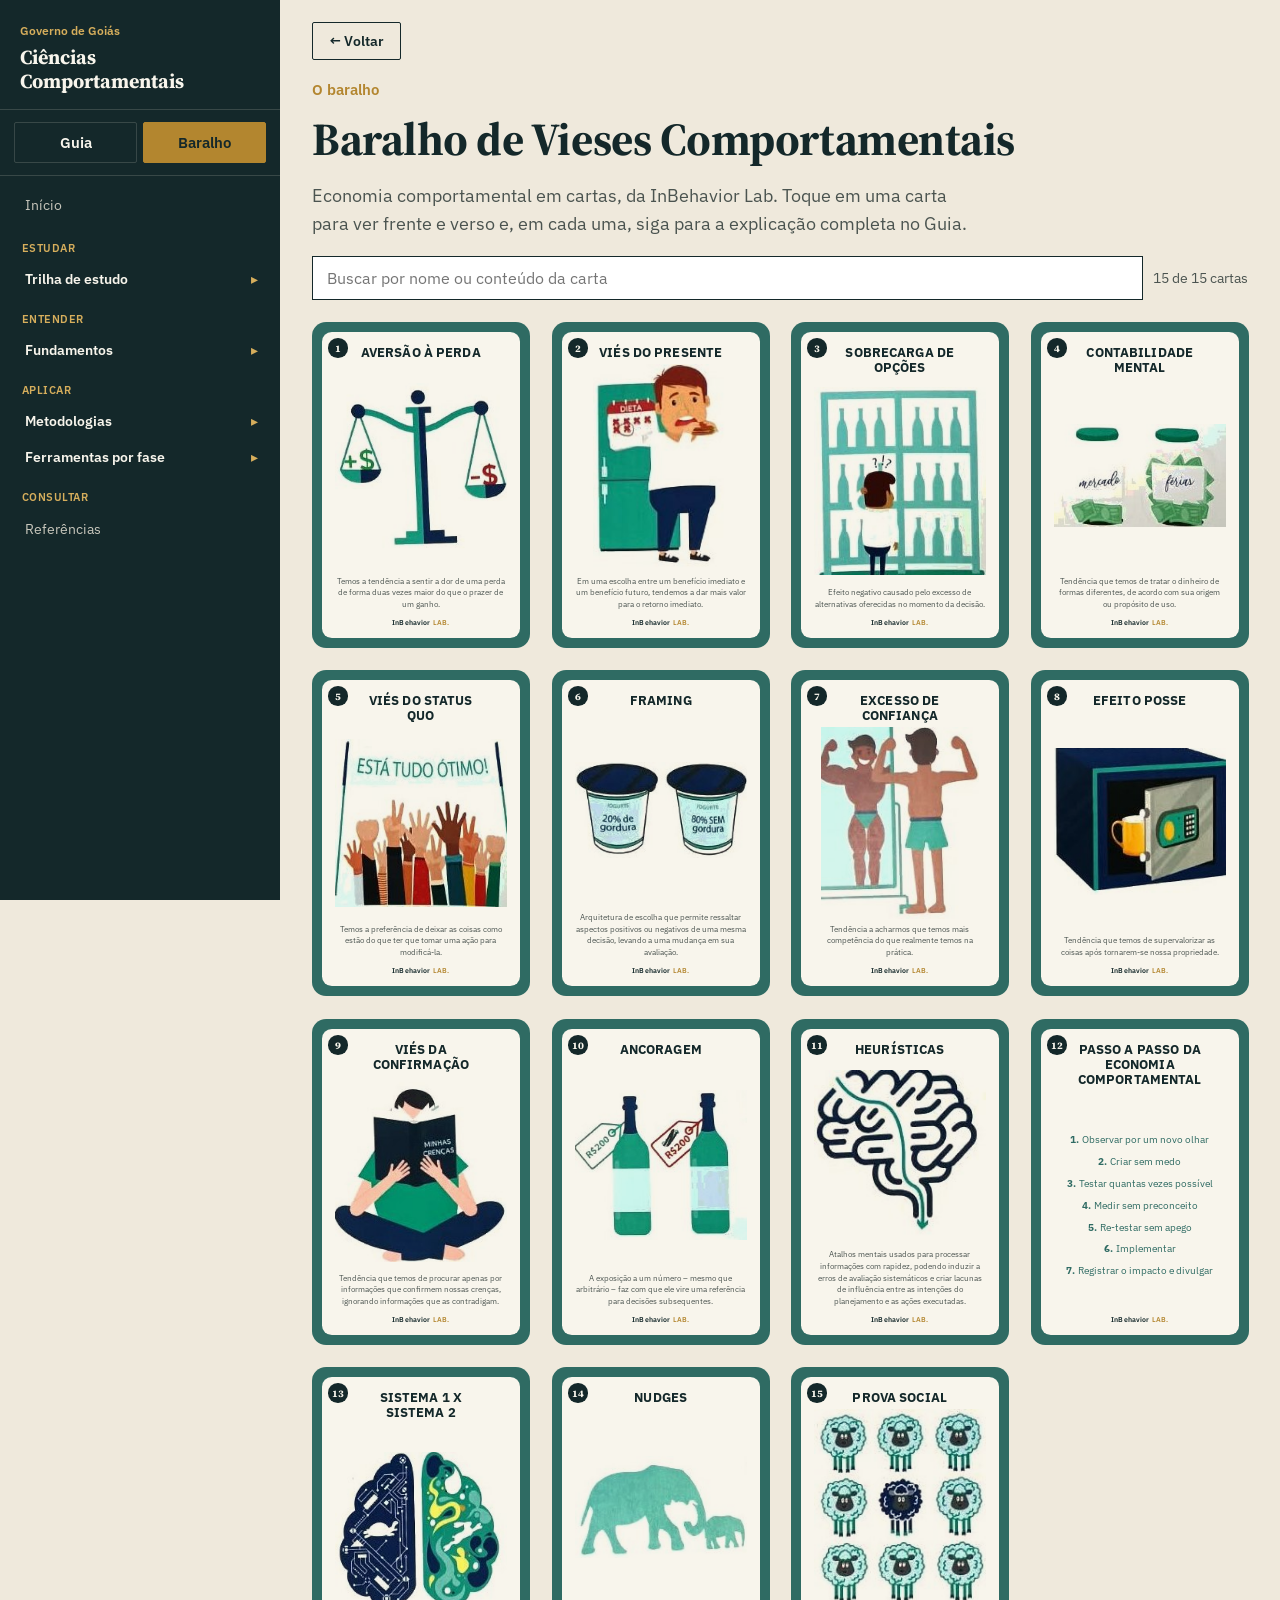
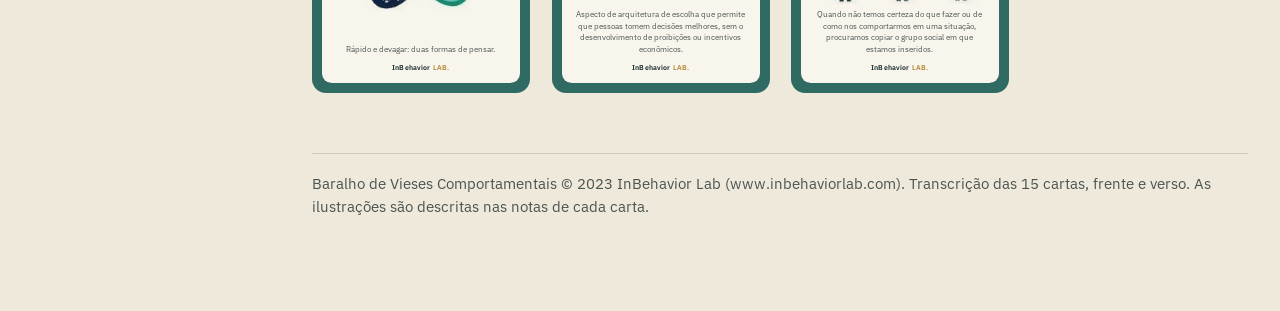
==== commit 3d81a3f0: "Padroniza o botao Voltar e o exibe no topo so quando nao ha Voltar no rodape O Voltar do topo passa " ====
--- a/baralho.html
+++ b/baralho.html
@@ -17,7 +17,7 @@
   <div class="scrim" id="scrim"></div>
   <div class="main">
     <div class="topbar"><button id="menu-btn" type="button" aria-label="Abrir menu">☰ Menu</button><strong>Baralho</strong></div>
-    <div class="voltar-wrap wide"><button class="voltar" id="voltar" type="button" aria-label="Voltar para a página anterior"><svg viewBox="0 0 52 40" width="52" height="40" aria-hidden="true"><path d="M3 20 L21 4 V13 H49 V27 H21 V36 Z" fill="none" stroke="currentColor" stroke-width="2.5" stroke-linejoin="round"/></svg><span>Voltar</span></button></div>
+    <div class="voltar-wrap wide"><button class="btn voltar" id="voltar" type="button" aria-label="Voltar para a página anterior">← Voltar</button></div>
     <main class="wrap" id="conteudo" style="max-width:1180px">
       <p class="kicker">O baralho</p>
       <h1 class="h1" tabindex="-1">Baralho de Vieses Comportamentais</h1>
--- a/style.css
+++ b/style.css
@@ -184,10 +184,8 @@
 /* botão voltar */
 .voltar-wrap{max-width:860px;margin:0 auto;padding:22px 32px 0}
 .voltar-wrap.wide{max-width:1180px}
-.voltar{display:inline-flex;flex-direction:column;align-items:center;gap:2px;background:none;border:0;cursor:pointer;color:#B6883A;font-size:14px;font-weight:600;padding:4px 6px;border-radius:2px}
-.voltar:hover{color:var(--ink)}
+.voltar{font-family:inherit}
 .voltar:focus-visible{outline:2px solid var(--seal);outline-offset:3px}
-.voltar+*{margin:0}
 .voltar-wrap+.wrap{padding-top:18px}
 @media (max-width:900px){.voltar-wrap{padding:16px 18px 0}}
 @media print{.voltar-wrap{display:none}}
